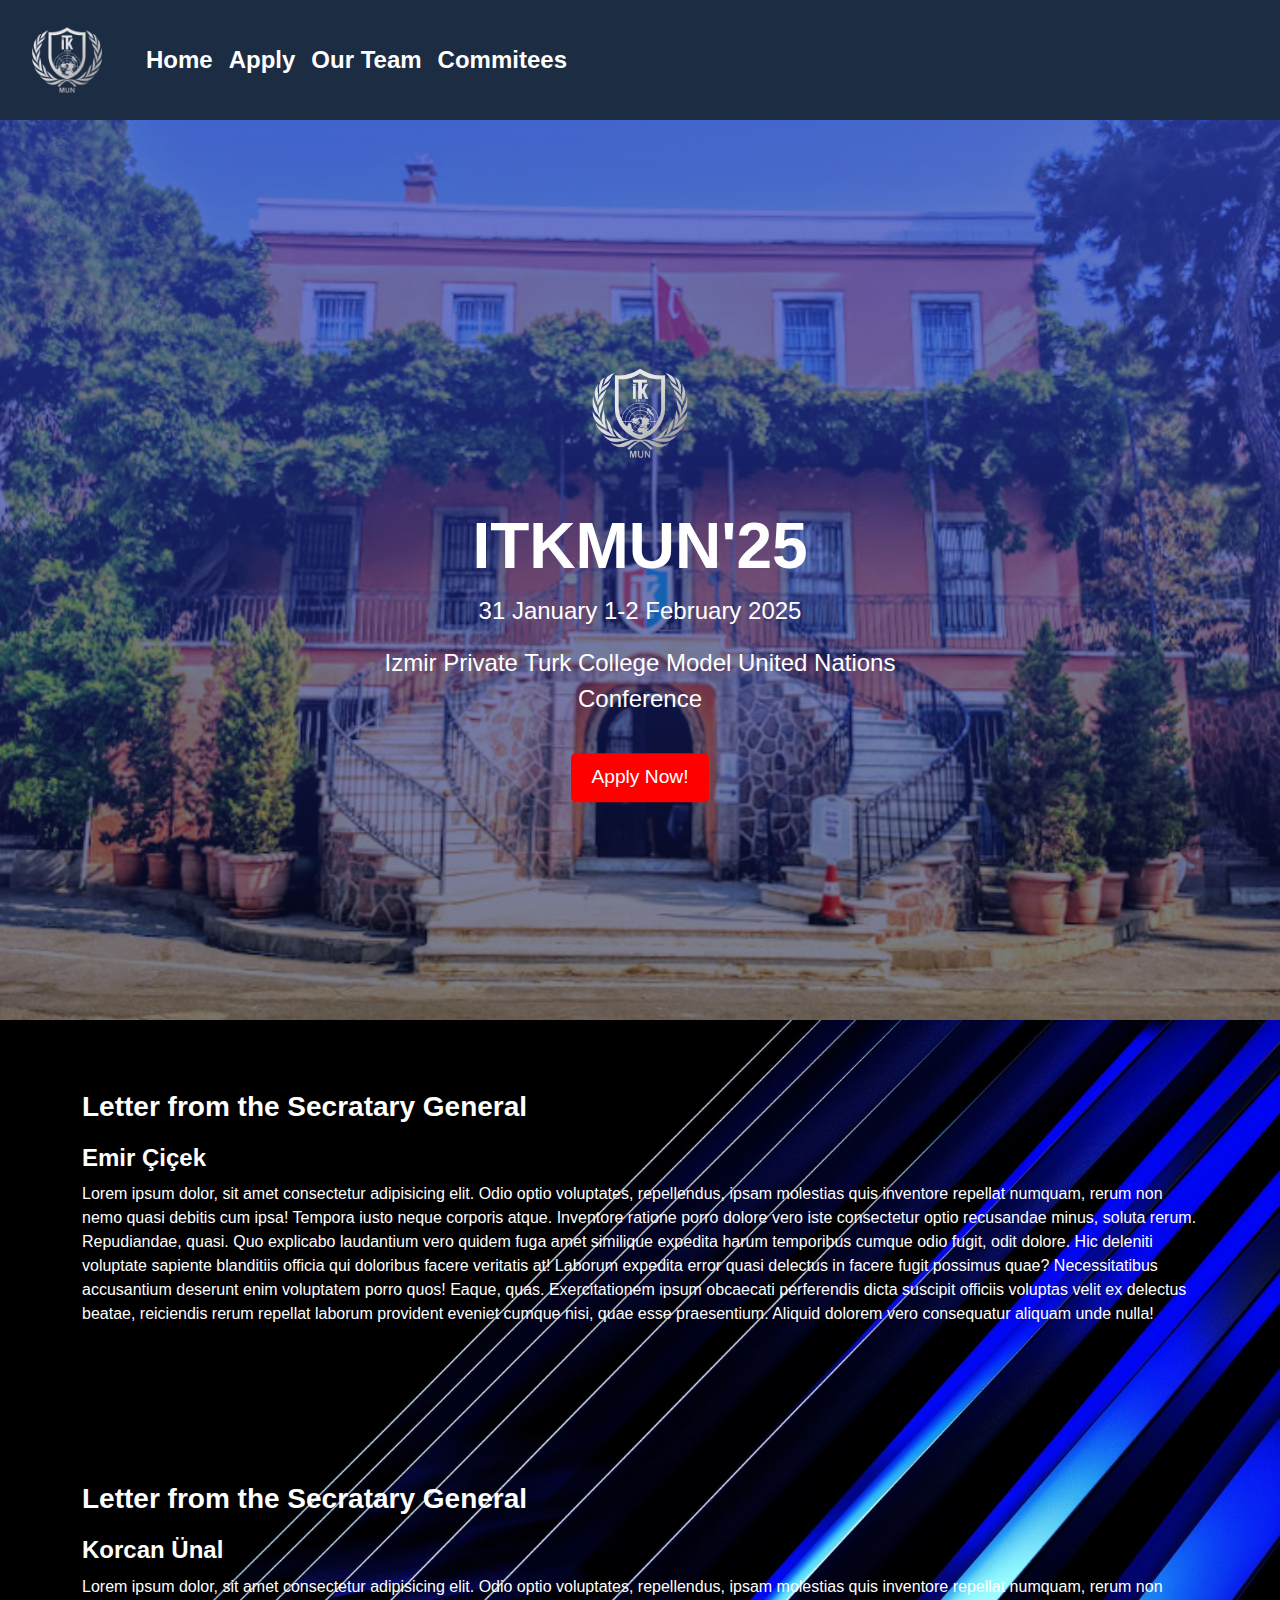
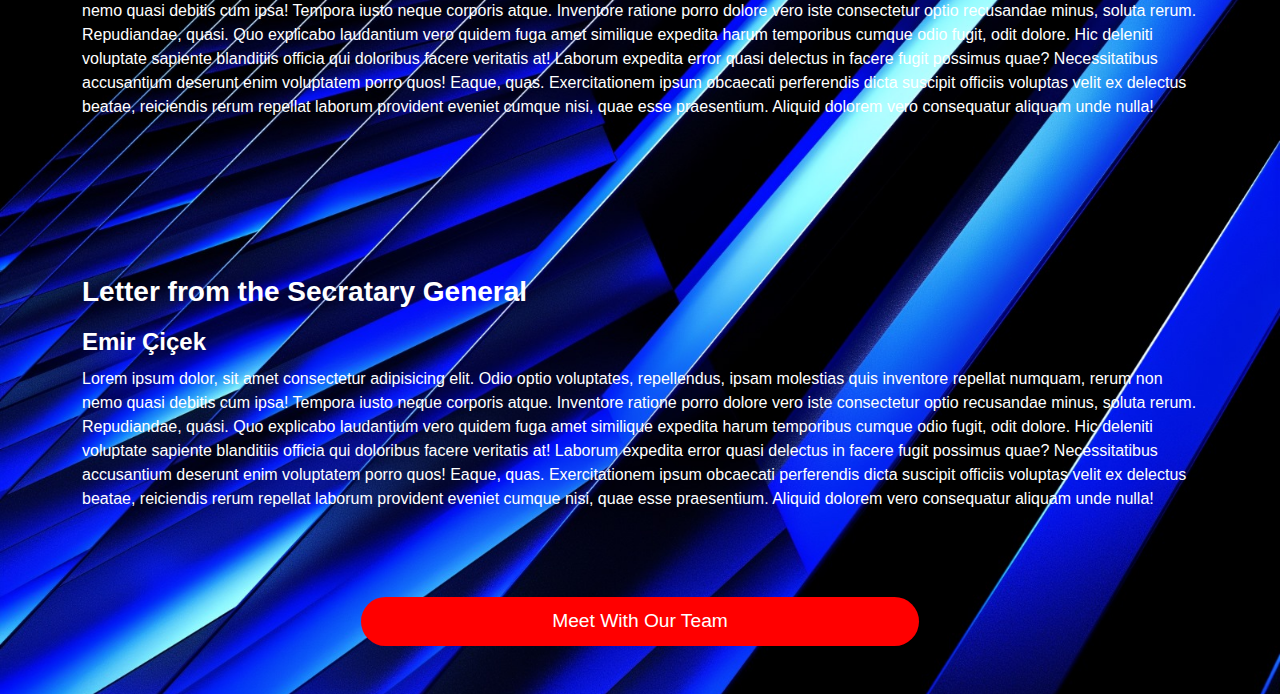
==== index.html @ 9315d38c "First Upload" ====
<!DOCTYPE html>
<html lang="en">
<head>
    <meta charset="UTF-8">
    <meta name="viewport" content="width=device-width, initial-scale=1.0">
    <title>Home</title>
    <!-- BOOTSTRAP CDNLERİ İNDİRELECEK -->
    <link href="https://cdn.jsdelivr.net/npm/bootstrap@5.3.3/dist/css/bootstrap.min.css" rel="stylesheet" integrity="sha384-QWTKZyjpPEjISv5WaRU9OFeRpok6YctnYmDr5pNlyT2bRjXh0JMhjY6hW+ALEwIH" crossorigin="anonymous">
    <!-- <link rel="stylesheet" href="css/reset.css"> -->
    <link rel="stylesheet" href="css/style.css">
</head>
<body>
    <!-- Navbar -->

    <nav class="navbar navbar-expand-lg bg-body-tertiary">
        <div class="container-fluid">
          <a class="navbar-brand" href="#"><img src="img/logo.png" alt="logo1"></a>
          <button style="color: white !important; background-color: white !important;" class="navbar-toggler" type="button" data-bs-toggle="collapse" data-bs-target="#navbarNavDropdown" aria-controls="navbarNavDropdown" aria-expanded="false" aria-label="Toggle navigation">
            <span class="navbar-toggler-icon"></span>
          </button>
          <div class="collapse navbar-collapse" id="navbarNavDropdown">
            <ul class="navbar-nav">
              <li class="nav-item">
                <a class="nav-link " aria-current="page" href="#">Home</a>
              </li>
              <li class="nav-item">
                <a class="nav-link" href="apply.html">Apply</a>
              </li>
              <li class="nav-item">
                <a class="nav-link" href="our_team.html">Our Team</a>
              </li>
              <li class="nav-item">
                <a class="nav-link" href="commitees.html">Commitees</a>
              </li>

            </ul>
          </div>
        </div>
      </nav>

    <!-- Hero Image -->

    <div class="hero">
      <img src="img/hero_image_with_gradient.png" alt="hero" id="hero-image" class="hero-image">
      <div class="hero-text">
        <img src="img/logo.png" alt="logo" class="hero-logo h-100">
        <h1>ITKMUN'25</h1>
        <p>31 January 1-2 February 2025</p>
        <p>Izmir Private Turk College Model United Nations Conference</p>
        <button class="hero-button">Apply Now!</button>
      </div>
    </div>
    


    

    <section class="letters">
        <div class="container">
            <div class="letter" id="letter1">
                <h3>Letter from the Secratary General</h3>
                <h4>Emir Çiçek</h4>
                <p>Lorem ipsum dolor, sit amet consectetur adipisicing elit. Odio optio voluptates, repellendus, ipsam molestias quis inventore repellat numquam, rerum non nemo quasi debitis cum ipsa! Tempora iusto neque corporis atque.
                Inventore ratione porro dolore vero iste consectetur optio recusandae minus, soluta rerum. Repudiandae, quasi. Quo explicabo laudantium vero quidem fuga amet similique expedita harum temporibus cumque odio fugit, odit dolore.
                Hic deleniti voluptate sapiente blanditiis officia qui doloribus facere veritatis at! Laborum expedita error quasi delectus in facere fugit possimus quae? Necessitatibus accusantium deserunt enim voluptatem porro quos! Eaque, quas.
                Exercitationem ipsum obcaecati perferendis dicta suscipit officiis voluptas velit ex delectus beatae, reiciendis rerum repellat laborum provident eveniet cumque nisi, quae esse praesentium. Aliquid dolorem vero consequatur aliquam unde nulla!</p>

            </div>

            <div class="letter" id="letter2">
                <h3>Letter from the Secratary General</h3>
                <h4>Korcan Ünal</h4>
                <p>Lorem ipsum dolor, sit amet consectetur adipisicing elit. Odio optio voluptates, repellendus, ipsam molestias quis inventore repellat numquam, rerum non nemo quasi debitis cum ipsa! Tempora iusto neque corporis atque.
                Inventore ratione porro dolore vero iste consectetur optio recusandae minus, soluta rerum. Repudiandae, quasi. Quo explicabo laudantium vero quidem fuga amet similique expedita harum temporibus cumque odio fugit, odit dolore.
                Hic deleniti voluptate sapiente blanditiis officia qui doloribus facere veritatis at! Laborum expedita error quasi delectus in facere fugit possimus quae? Necessitatibus accusantium deserunt enim voluptatem porro quos! Eaque, quas.
                Exercitationem ipsum obcaecati perferendis dicta suscipit officiis voluptas velit ex delectus beatae, reiciendis rerum repellat laborum provident eveniet cumque nisi, quae esse praesentium. Aliquid dolorem vero consequatur aliquam unde nulla!</p>

            </div>

            <div class="letter" id="letter3">
                <h3>Letter from the Secratary General</h3>
                <h4>Emir Çiçek</h4>
                <p>Lorem ipsum dolor, sit amet consectetur adipisicing elit. Odio optio voluptates, repellendus, ipsam molestias quis inventore repellat numquam, rerum non nemo quasi debitis cum ipsa! Tempora iusto neque corporis atque.
                Inventore ratione porro dolore vero iste consectetur optio recusandae minus, soluta rerum. Repudiandae, quasi. Quo explicabo laudantium vero quidem fuga amet similique expedita harum temporibus cumque odio fugit, odit dolore.
                Hic deleniti voluptate sapiente blanditiis officia qui doloribus facere veritatis at! Laborum expedita error quasi delectus in facere fugit possimus quae? Necessitatibus accusantium deserunt enim voluptatem porro quos! Eaque, quas.
                Exercitationem ipsum obcaecati perferendis dicta suscipit officiis voluptas velit ex delectus beatae, reiciendis rerum repellat laborum provident eveniet cumque nisi, quae esse praesentium. Aliquid dolorem vero consequatur aliquam unde nulla!</p>

            </div>

            <div class="meet-btn-parrent pb-5"><a style="list-style: none; text-decoration: none;" href="our_team.html"><button class="meet-btn w-50 m-auto">Meet With Our Team</button></a></div>
           

        </div>



  </section>
    

    <script src="https://cdn.jsdelivr.net/npm/bootstrap@5.3.3/dist/js/bootstrap.bundle.min.js" integrity="sha384-YvpcrYf0tY3lHB60NNkmXc5s9fDVZLESaAA55NDzOxhy9GkcIdslK1eN7N6jIeHz" crossorigin="anonymous"></script>
    <script src="js/script.js"></script>
</body>
</html>
---- css/style.css ----
/* General Style */
html,body{
    margin: 0;
    padding: 0;
    box-sizing: border-box;
    scroll-behavior: smooth;
    /* font-size: 62.5%; */

}
body{
    font-family: 'Poppins', sans-serif;
    background-color:#4b699d;
    color: white;
}

body a{
    text-decoration: none;
    list-style: none;
    
}

/* Navbar */

/* ! #4b699d */



nav{
    padding: 0 !important;
    margin: 0 !important;
    position: sticky !important;
    top: 0;
    z-index: 1;
}

nav .container-fluid{
    background-color: #1c2c42;
    display: flex;
    justify-content: space-between;

}

nav .container-fluid a{
    color: white;
    font-size: 24px;
    text-align: center;
    font-weight: 600;

}

nav .container-fluid a img{
    width: 110px;
}

nav .container-fluid .nav-link:hover{
    color: #0f171f;
}

/* Hero Image */

/* Hero Image */
.hero {
    position: relative;
    text-align: center;
  }
/* 
  .hero #hero-image {
    background: linear-gradient(to bottom, #4b699d, #1c2c42) !important;
  }
   */



  .hero img {
    width: 100%;
    height: 100vh;
    object-fit: cover;
    /* background: linear-gradient(to bottom, #4b699d, #1c2c42); */
    
  }

  .hero .hero-overplay {
    background: linear-gradient(rgba(0, 0, 0, 0.5), rgba(0, 0, 0, 0.5));

}
  
  .hero-text {
    position: absolute;
    top: 50%;
    left: 50%;
    transform: translate(-50%, -50%);
    color: white;
    text-align: center;
  }
  
  /* Logo Styling */
  .hero-logo {
    max-width: 150px; /* Logonun boyutunu ayarlayabilirsiniz */
    margin-bottom: 20px; /* Başlık ile logo arasına boşluk */
  }
  
  .hero-text h1 {
    font-size: 4rem;
    font-weight: bold;
  }
  
  .hero-text p {
    font-size: 1.5rem;
  }
  
  .hero-button {
    margin-top: 20px;
    padding: 10px 20px;
    font-size: 1.2rem;
    color: white;
    background-color: red;
    border: none;
    border-radius: 5px;
    cursor: pointer;
  }
  
  .hero-button:hover {
    /* background-color: darkviolet; */
    background-color: blue;

  }
  


/* Home Page */




.letters .letter{
    padding-top: 70px;
    padding-bottom: 70px;
}

.letters .letter h3{
    font-weight: 800;
}

.letters .letter h4{
    margin-top: 20px;
    font-weight: 600;
}

.letters .letter p{
    margin-top: 10px;
}


.letters {
    display: flex;
    justify-content: center;
    align-items: center;
    background-image: url("../img/hero-2.jpg");
    background-position: center;
    background-size: cover;
    background-repeat: no-repeat;
    min-height: 100vh;
}



.meet-btn {
    /* margin-top: 20px; */
    padding: 10px 20px;
    font-size: 1.2rem;
    color: white;
    background-color: red;
    border: none;
    border-radius: 5px;
    cursor: pointer;
    border-radius: 50px;
    display: block;
    align-items: center;
    /* margin: auto; */
  }

.meet-btn:hover {
    /* background-color: darkviolet; */
    background-color: blue;
  }




/* ! Apply  */

.apply{
  /* display: flex; */
  /* justify-content: center; */
  /* align-items: center; */
  background-image: url("../img/hero-2.jpg");
  background-position: center;
  background-size: cover;
  background-repeat: no-repeat;
  min-height: 100vh;
}

.apply .main{
  text-align: center;
}

.apply .main .container #apply-img{
  width: 10%;
}

.apply-btn {
  margin-top: 20px;
  padding: 10px 20px;
  font-size: 1.2rem;
  color: white;
  background-color: red;
  border: none;
  border-radius: 5px;
  cursor: pointer;
  width: 15%;
}

.apply-btn:hover {
  /* background-color: darkviolet !important; */
  background-color: blue !important;
}

/* Our team */

.our-team{
  background-image: url("../img/hero_image_with_gradient.png");
  background-position: center;
  background-size: cover;
  background-repeat: no-repeat;
  min-height: 100vh;
}



.our-team .card {
  display: flex;
  align-items: center;
  background-color: white;
  border-radius: 10px;
  padding: 15px;
  /* box-shadow: 4px rgba(0, 0, 0, 0.1); */
  border: 2px solid red;
  max-width: 350px;
}

.our-team .card-image {
  flex-shrink: 0;
}

.our-team .card-image img {
  border-radius: 50%;
  width: 110px;
  height: 110px;
  object-fit: cover;
  border: 3px solid #4b699d;
}

.our-team .card-content {
  margin-left: 15px;
}

.our-team .card-content h2 {
  font-size: 18px;
  margin: 0;
  color: black;
}

.our-team .card-content p {
  font-size: 14px;
  color: gray;
  margin: 5px 0 0;
}


/* ! Commitees */

.commitees{
  background-image: url("../img/hero_image_with_gradient.png");
  background-position: center;
  background-size: cover;
  background-repeat: no-repeat;
  min-height: 100vh;
}


.commitees .container .row {
  text-align: center;
}


.custom-button {
  background-color: #1c2c42; /* Koyu mavi arka plan ve saydamlık */
  color: white !important;
  border: 2px solid red; /* Kırmızı border */
  padding: 10px 20px;
  font-size: 16px;
  cursor: pointer;
  border-radius: 5px;
  text-align: center;
  display: inline-block;
  transition: background-color 0.3s ease;
  width: 30%;
  margin-bottom: 30px;
}

.custom-button:hover {
  background-color: rgba(0, 0, 139, 1); /* Hover'da tam mavi renk */
}
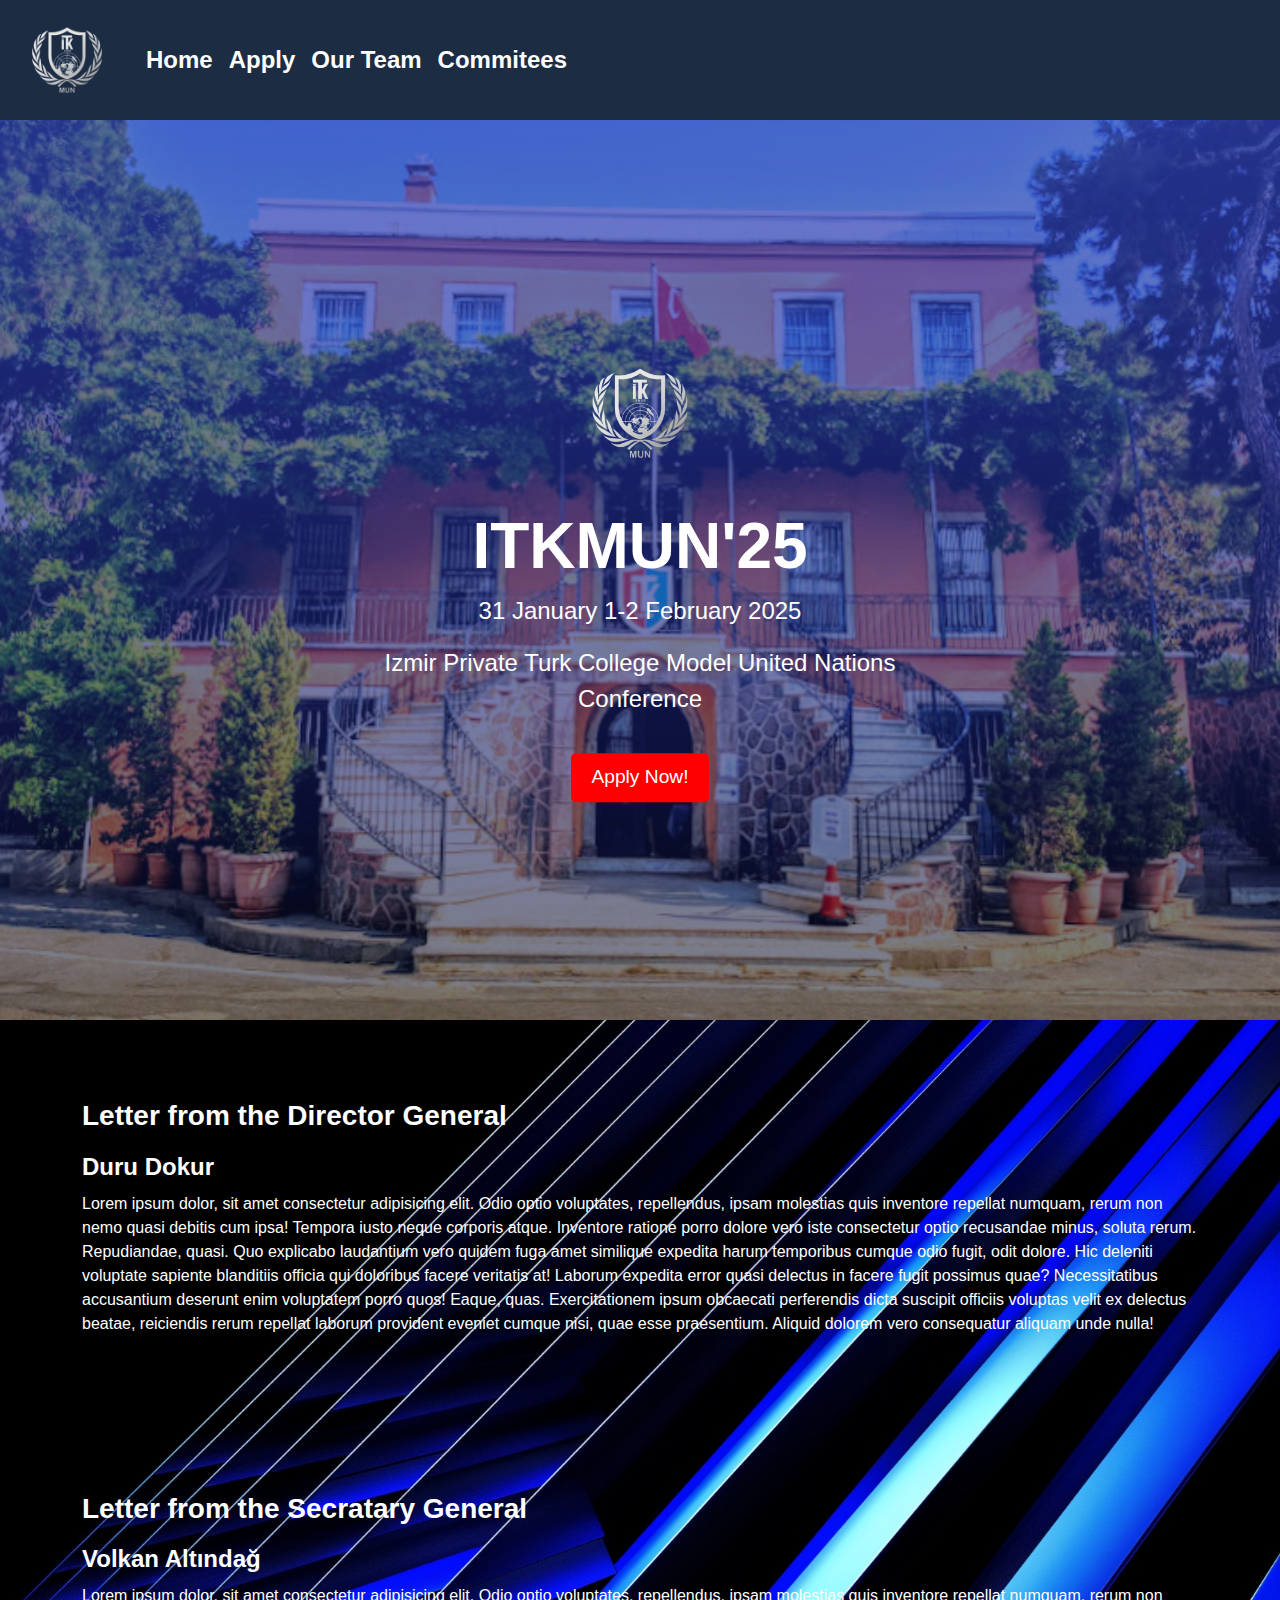
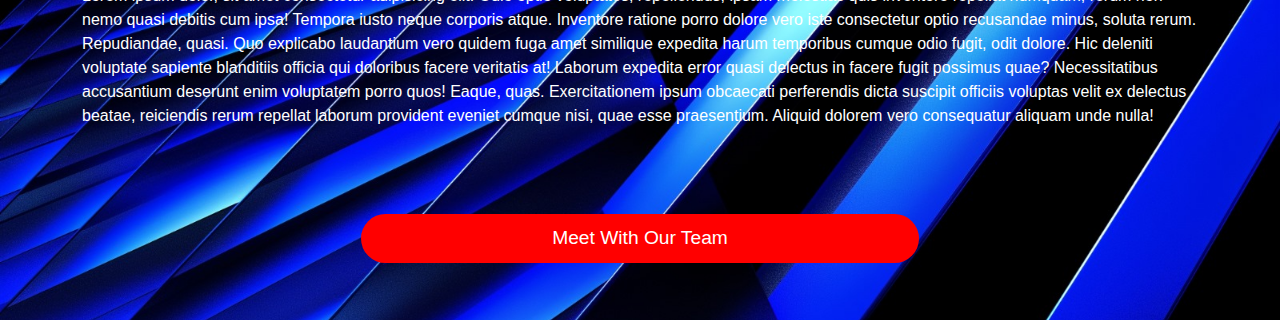
==== commit 6eb352ec: "update" ====
--- a/index.html
+++ b/index.html
@@ -58,8 +58,8 @@
     <section class="letters">
         <div class="container">
             <div class="letter" id="letter1">
-                <h3>Letter from the Secratary General</h3>
-                <h4>Emir Çiçek</h4>
+                <h3>Letter from the Director General</h3>
+                <h4>Duru Dokur</h4>
                 <p>Lorem ipsum dolor, sit amet consectetur adipisicing elit. Odio optio voluptates, repellendus, ipsam molestias quis inventore repellat numquam, rerum non nemo quasi debitis cum ipsa! Tempora iusto neque corporis atque.
                 Inventore ratione porro dolore vero iste consectetur optio recusandae minus, soluta rerum. Repudiandae, quasi. Quo explicabo laudantium vero quidem fuga amet similique expedita harum temporibus cumque odio fugit, odit dolore.
                 Hic deleniti voluptate sapiente blanditiis officia qui doloribus facere veritatis at! Laborum expedita error quasi delectus in facere fugit possimus quae? Necessitatibus accusantium deserunt enim voluptatem porro quos! Eaque, quas.
@@ -69,7 +69,7 @@
 
             <div class="letter" id="letter2">
                 <h3>Letter from the Secratary General</h3>
-                <h4>Korcan Ünal</h4>
+                <h4>Volkan Altındağ</h4>
                 <p>Lorem ipsum dolor, sit amet consectetur adipisicing elit. Odio optio voluptates, repellendus, ipsam molestias quis inventore repellat numquam, rerum non nemo quasi debitis cum ipsa! Tempora iusto neque corporis atque.
                 Inventore ratione porro dolore vero iste consectetur optio recusandae minus, soluta rerum. Repudiandae, quasi. Quo explicabo laudantium vero quidem fuga amet similique expedita harum temporibus cumque odio fugit, odit dolore.
                 Hic deleniti voluptate sapiente blanditiis officia qui doloribus facere veritatis at! Laborum expedita error quasi delectus in facere fugit possimus quae? Necessitatibus accusantium deserunt enim voluptatem porro quos! Eaque, quas.
@@ -77,15 +77,6 @@
 
             </div>
 
-            <div class="letter" id="letter3">
-                <h3>Letter from the Secratary General</h3>
-                <h4>Emir Çiçek</h4>
-                <p>Lorem ipsum dolor, sit amet consectetur adipisicing elit. Odio optio voluptates, repellendus, ipsam molestias quis inventore repellat numquam, rerum non nemo quasi debitis cum ipsa! Tempora iusto neque corporis atque.
-                Inventore ratione porro dolore vero iste consectetur optio recusandae minus, soluta rerum. Repudiandae, quasi. Quo explicabo laudantium vero quidem fuga amet similique expedita harum temporibus cumque odio fugit, odit dolore.
-                Hic deleniti voluptate sapiente blanditiis officia qui doloribus facere veritatis at! Laborum expedita error quasi delectus in facere fugit possimus quae? Necessitatibus accusantium deserunt enim voluptatem porro quos! Eaque, quas.
-                Exercitationem ipsum obcaecati perferendis dicta suscipit officiis voluptas velit ex delectus beatae, reiciendis rerum repellat laborum provident eveniet cumque nisi, quae esse praesentium. Aliquid dolorem vero consequatur aliquam unde nulla!</p>
-
-            </div>
 
             <div class="meet-btn-parrent pb-5"><a style="list-style: none; text-decoration: none;" href="our_team.html"><button class="meet-btn w-50 m-auto">Meet With Our Team</button></a></div>
            
--- a/css/style.css
+++ b/css/style.css
@@ -227,7 +227,7 @@
 
 /* Our team */
 
-.our-team{
+.our-team {
   background-image: url("../img/hero_image_with_gradient.png");
   background-position: center;
   background-size: cover;
@@ -235,79 +235,102 @@
   min-height: 100vh;
 }
 
-
-
 .our-team .card {
   display: flex;
+  flex-direction: column; /* Kart içeriği dikey hizalandı */
   align-items: center;
   background-color: white;
   border-radius: 10px;
-  padding: 15px;
-  /* box-shadow: 4px rgba(0, 0, 0, 0.1); */
+  padding: 20px; /* Daha fazla padding ile içerik alanı genişletildi */
   border: 2px solid red;
-  max-width: 350px;
+  max-width: 600px; /* Kart genişliği artırıldı */
+  width: 100%; /* Kartların genişliği esnek hale getirildi */
 }
 
 .our-team .card-image {
   flex-shrink: 0;
+  width: 100%; /* Kart genişliğine uyum sağlandı */
+  border-radius: 10px; /* Kart kenarlarıyla uyumlu köşeler */
+  overflow: hidden; /* Taşmalar engellendi */
 }
 
 .our-team .card-image img {
-  border-radius: 50%;
-  width: 110px;
-  height: 110px;
-  object-fit: cover;
-  border: 3px solid #4b699d;
+  width: 100%;
+  height: 350px; /* Resim yüksekliği artırıldı */
+  object-fit: cover; /* Resim, kart alanını dolduracak şekilde ayarlandı */
+  border: none; /* Resim kenarındaki border kaldırıldı */
 }
 
 .our-team .card-content {
-  margin-left: 15px;
+  margin-top: 20px; /* Görsel ile içerik arasına mesafe eklendi */
+  text-align: center; /* İçerik merkezlendi */
 }
 
 .our-team .card-content h2 {
-  font-size: 18px;
+  font-size: 24px; /* Başlık yazı boyutu artırıldı */
   margin: 0;
   color: black;
 }
 
 .our-team .card-content p {
-  font-size: 14px;
+  font-size: 18px; /* Açıklama yazısı boyutu artırıldı */
   color: gray;
-  margin: 5px 0 0;
-}
-
-
-/* ! Commitees */
-
-.commitees{
+  margin: 10px 0 0;
+}
+
+
+/* ! Committees */
+
+.commitees {
   background-image: url("../img/hero_image_with_gradient.png");
   background-position: center;
   background-size: cover;
   background-repeat: no-repeat;
   min-height: 100vh;
-}
-
+  padding: 20px 0;
+}
 
 .commitees .container .row {
   text-align: center;
 }
 
-
-.custom-button {
-  background-color: #1c2c42; /* Koyu mavi arka plan ve saydamlık */
+.commitees .custom-card {
+  background-color: white;
+  border-radius: 5px;
+  overflow: hidden;
+  box-shadow: 0 4px 6px rgba(0, 0, 0, 0.1);
+  margin-bottom: 30px;
+  transition: transform 0.3s ease;
+}
+
+.commitees .custom-card:hover {
+  transform: translateY(-10px);
+}
+
+.commitees .card-image {
+  width: 100%;
+  /* height: 200px; */
+  height: 100%;
+  object-fit: cover;
+  display: block;
+}
+
+.commitees .custom-button {
+  background-color: #1c2c42; /* Dark blue background */
   color: white !important;
-  border: 2px solid red; /* Kırmızı border */
+  border: 2px solid red; /* Red border */
   padding: 10px 20px;
   font-size: 16px;
   cursor: pointer;
-  border-radius: 5px;
   text-align: center;
   display: inline-block;
   transition: background-color 0.3s ease;
-  width: 30%;
-  margin-bottom: 30px;
-}
-
-.custom-button:hover {
-  background-color: rgba(0, 0, 139, 1); /* Hover'da tam mavi renk */
-}
+  width: 100%;
+  border-radius: 0;
+}
+
+.commitees .custom-button:hover {
+  background-color: rgba(0, 0, 139, 1); /* Bright blue on hover */
+}
+
+
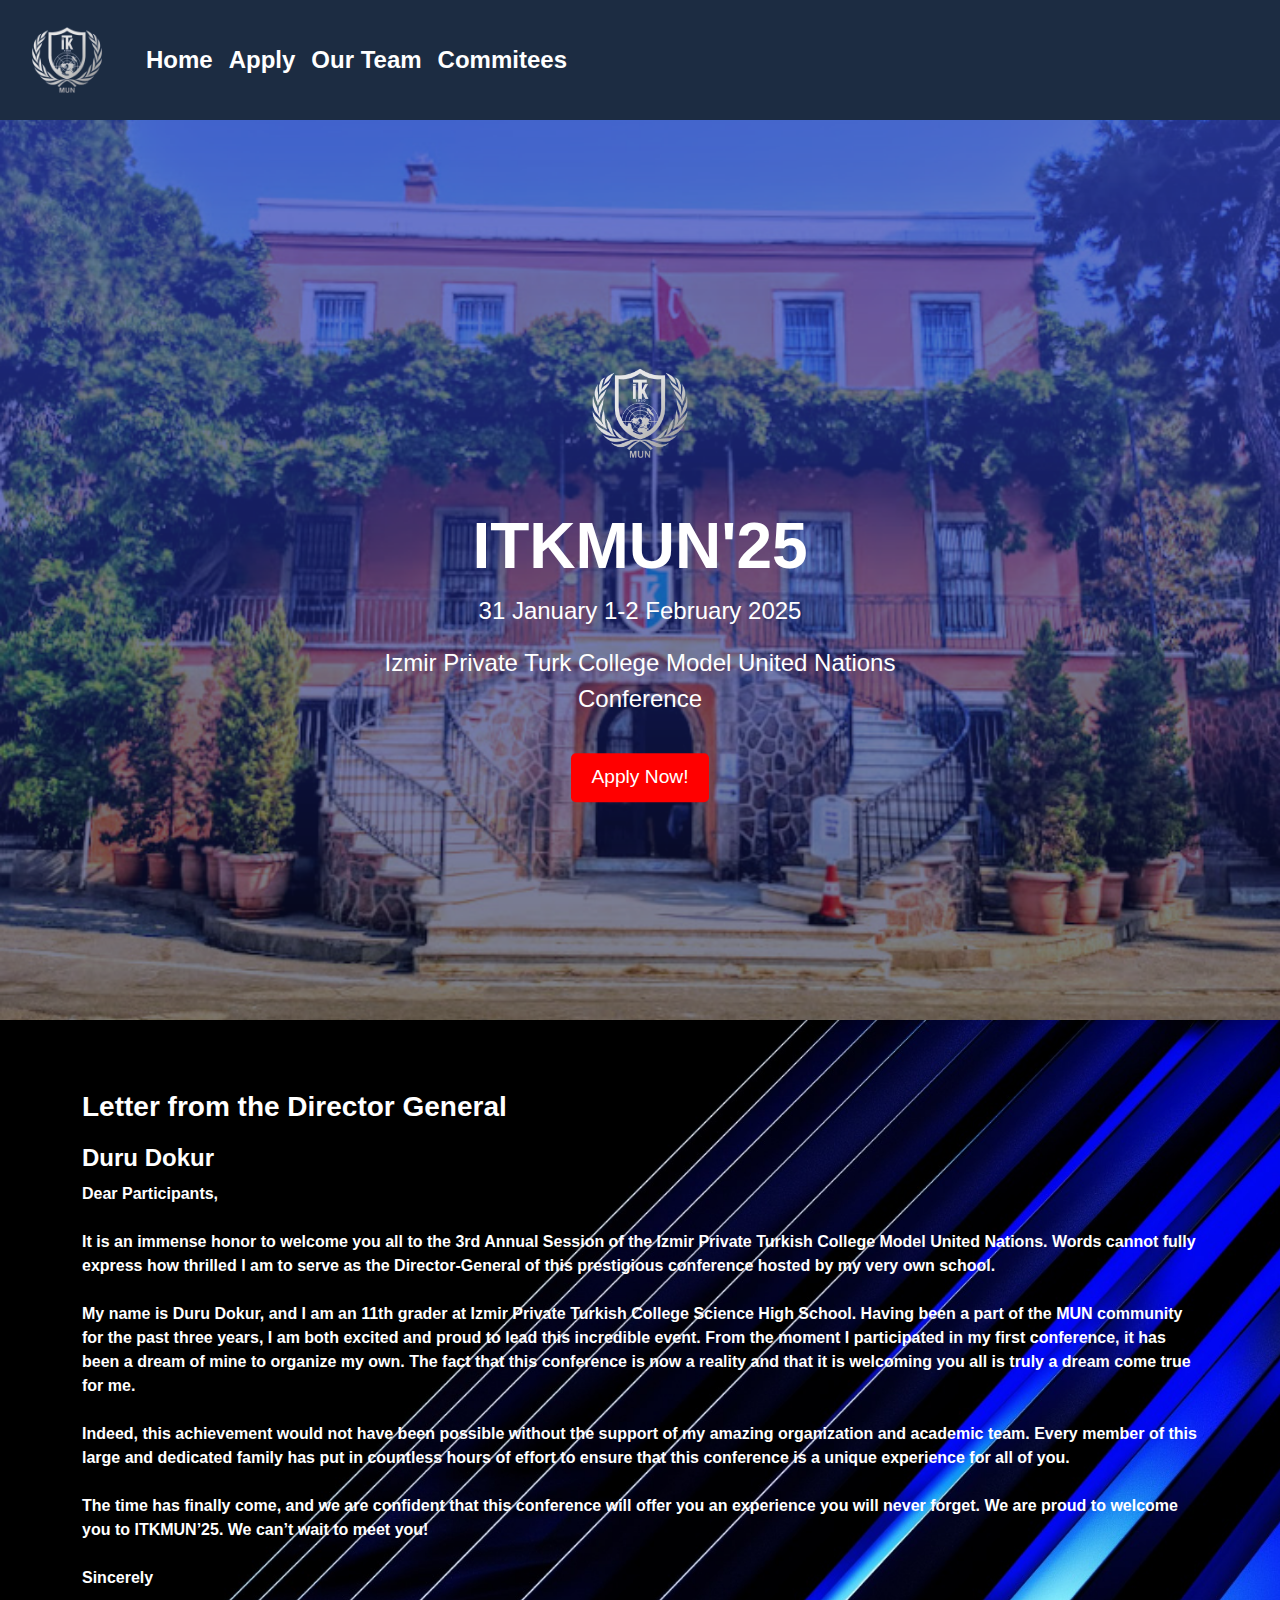
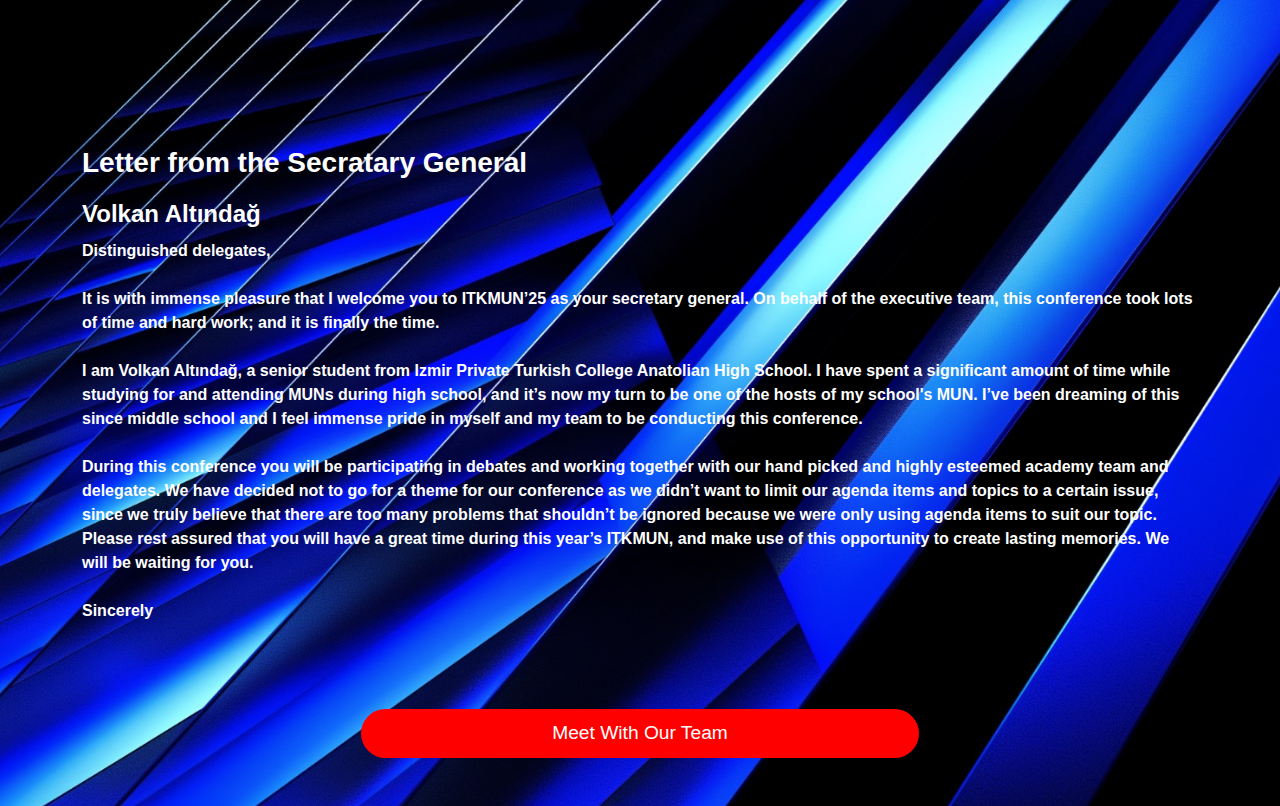
==== commit 2f7d1b8c: "." ====
--- a/index.html
+++ b/index.html
@@ -14,14 +14,14 @@
 
     <nav class="navbar navbar-expand-lg bg-body-tertiary">
         <div class="container-fluid">
-          <a class="navbar-brand" href="#"><img src="img/logo.png" alt="logo1"></a>
+          <a class="navbar-brand" href="index.html"><img src="img/logo.png" alt="logo1"></a>
           <button style="color: white !important; background-color: white !important;" class="navbar-toggler" type="button" data-bs-toggle="collapse" data-bs-target="#navbarNavDropdown" aria-controls="navbarNavDropdown" aria-expanded="false" aria-label="Toggle navigation">
             <span class="navbar-toggler-icon"></span>
           </button>
           <div class="collapse navbar-collapse" id="navbarNavDropdown">
             <ul class="navbar-nav">
               <li class="nav-item">
-                <a class="nav-link " aria-current="page" href="#">Home</a>
+                <a class="nav-link " aria-current="page" href="index.html">Home</a>
               </li>
               <li class="nav-item">
                 <a class="nav-link" href="apply.html">Apply</a>
@@ -47,7 +47,7 @@
         <h1>ITKMUN'25</h1>
         <p>31 January 1-2 February 2025</p>
         <p>Izmir Private Turk College Model United Nations Conference</p>
-        <button class="hero-button">Apply Now!</button>
+        <a href="apply.html"><button class="hero-button">Apply Now!</button></a>
       </div>
     </div>
     
@@ -60,21 +60,38 @@
             <div class="letter" id="letter1">
                 <h3>Letter from the Director General</h3>
                 <h4>Duru Dokur</h4>
-                <p>Lorem ipsum dolor, sit amet consectetur adipisicing elit. Odio optio voluptates, repellendus, ipsam molestias quis inventore repellat numquam, rerum non nemo quasi debitis cum ipsa! Tempora iusto neque corporis atque.
-                Inventore ratione porro dolore vero iste consectetur optio recusandae minus, soluta rerum. Repudiandae, quasi. Quo explicabo laudantium vero quidem fuga amet similique expedita harum temporibus cumque odio fugit, odit dolore.
-                Hic deleniti voluptate sapiente blanditiis officia qui doloribus facere veritatis at! Laborum expedita error quasi delectus in facere fugit possimus quae? Necessitatibus accusantium deserunt enim voluptatem porro quos! Eaque, quas.
-                Exercitationem ipsum obcaecati perferendis dicta suscipit officiis voluptas velit ex delectus beatae, reiciendis rerum repellat laborum provident eveniet cumque nisi, quae esse praesentium. Aliquid dolorem vero consequatur aliquam unde nulla!</p>
+                <p style="font-weight: 600;" >Dear Participants, <br>
+                  <br>
+                  It is an immense honor to welcome you all to the 3rd Annual Session of the Izmir Private Turkish College Model United Nations. Words cannot fully express how thrilled I am to serve as the Director-General of this prestigious conference hosted by my very own school. <br>
+                  <br>
+                  My name is Duru Dokur, and I am an 11th grader at Izmir Private Turkish College Science High School. Having been a part of the MUN community for the past three years, I am both excited and proud to lead this incredible event. From the moment I participated in my first conference, it has been a dream of mine to organize my own. The fact that this conference is now a reality and that it is welcoming you all is truly a dream come true for me. <br>
+                  <br>
+                  Indeed, this achievement would not have been possible without the support of my amazing organization and academic team. Every member of this large and dedicated family has put in countless hours of effort to ensure that this conference is a unique experience for all of you. <br>
+                  <br>
+                  The time has finally come, and we are confident that this conference will offer you an experience you will never forget. We are proud to welcome you to ITKMUN’25. We can’t wait to meet you! <br>
+                  <br>
+                  Sincerely
+
+
+                </p>
 
             </div>
 
             <div class="letter" id="letter2">
                 <h3>Letter from the Secratary General</h3>
                 <h4>Volkan Altındağ</h4>
-                <p>Lorem ipsum dolor, sit amet consectetur adipisicing elit. Odio optio voluptates, repellendus, ipsam molestias quis inventore repellat numquam, rerum non nemo quasi debitis cum ipsa! Tempora iusto neque corporis atque.
-                Inventore ratione porro dolore vero iste consectetur optio recusandae minus, soluta rerum. Repudiandae, quasi. Quo explicabo laudantium vero quidem fuga amet similique expedita harum temporibus cumque odio fugit, odit dolore.
-                Hic deleniti voluptate sapiente blanditiis officia qui doloribus facere veritatis at! Laborum expedita error quasi delectus in facere fugit possimus quae? Necessitatibus accusantium deserunt enim voluptatem porro quos! Eaque, quas.
-                Exercitationem ipsum obcaecati perferendis dicta suscipit officiis voluptas velit ex delectus beatae, reiciendis rerum repellat laborum provident eveniet cumque nisi, quae esse praesentium. Aliquid dolorem vero consequatur aliquam unde nulla!</p>
-
+                <p style="font-weight: 600;" > 
+                  Distinguished delegates, <br>
+                  <br>
+                  It is with immense pleasure that I welcome you to ITKMUN’25 as your secretary general. On behalf of the executive team, this conference took lots of time and hard work; and it is finally the time. <br>
+                  <br>
+                  I am Volkan Altındağ, a senior student from Izmir Private Turkish College Anatolian High School. I have spent a significant amount of time while studying for and attending MUNs during high school, and it’s now my turn to be one of the hosts of my school's MUN. I’ve been dreaming of this since middle school and I feel immense pride in myself and my team to be conducting this conference. <br>
+                  <br>
+                  During this conference you will be participating in debates and working together with our hand picked and highly esteemed academy team and delegates. We have decided not to go for a theme for our conference as we didn’t want to limit our agenda items and topics to a certain issue, since we truly believe that there are too many problems that shouldn’t be ignored because we were only using agenda items to suit our topic. Please rest assured that you will have a great time during this year’s ITKMUN, and make use of this opportunity to create lasting memories. We will be waiting for you. <br>
+                  <br>
+                  Sincerely  
+                
+                </p>
             </div>
 
 
--- a/css/style.css
+++ b/css/style.css
@@ -211,13 +211,13 @@
 .apply-btn {
   margin-top: 20px;
   padding: 10px 20px;
-  font-size: 1.2rem;
+  font-size: 1.4rem;
   color: white;
   background-color: red;
   border: none;
   border-radius: 5px;
   cursor: pointer;
-  width: 15%;
+  width: 70%;
 }
 
 .apply-btn:hover {
